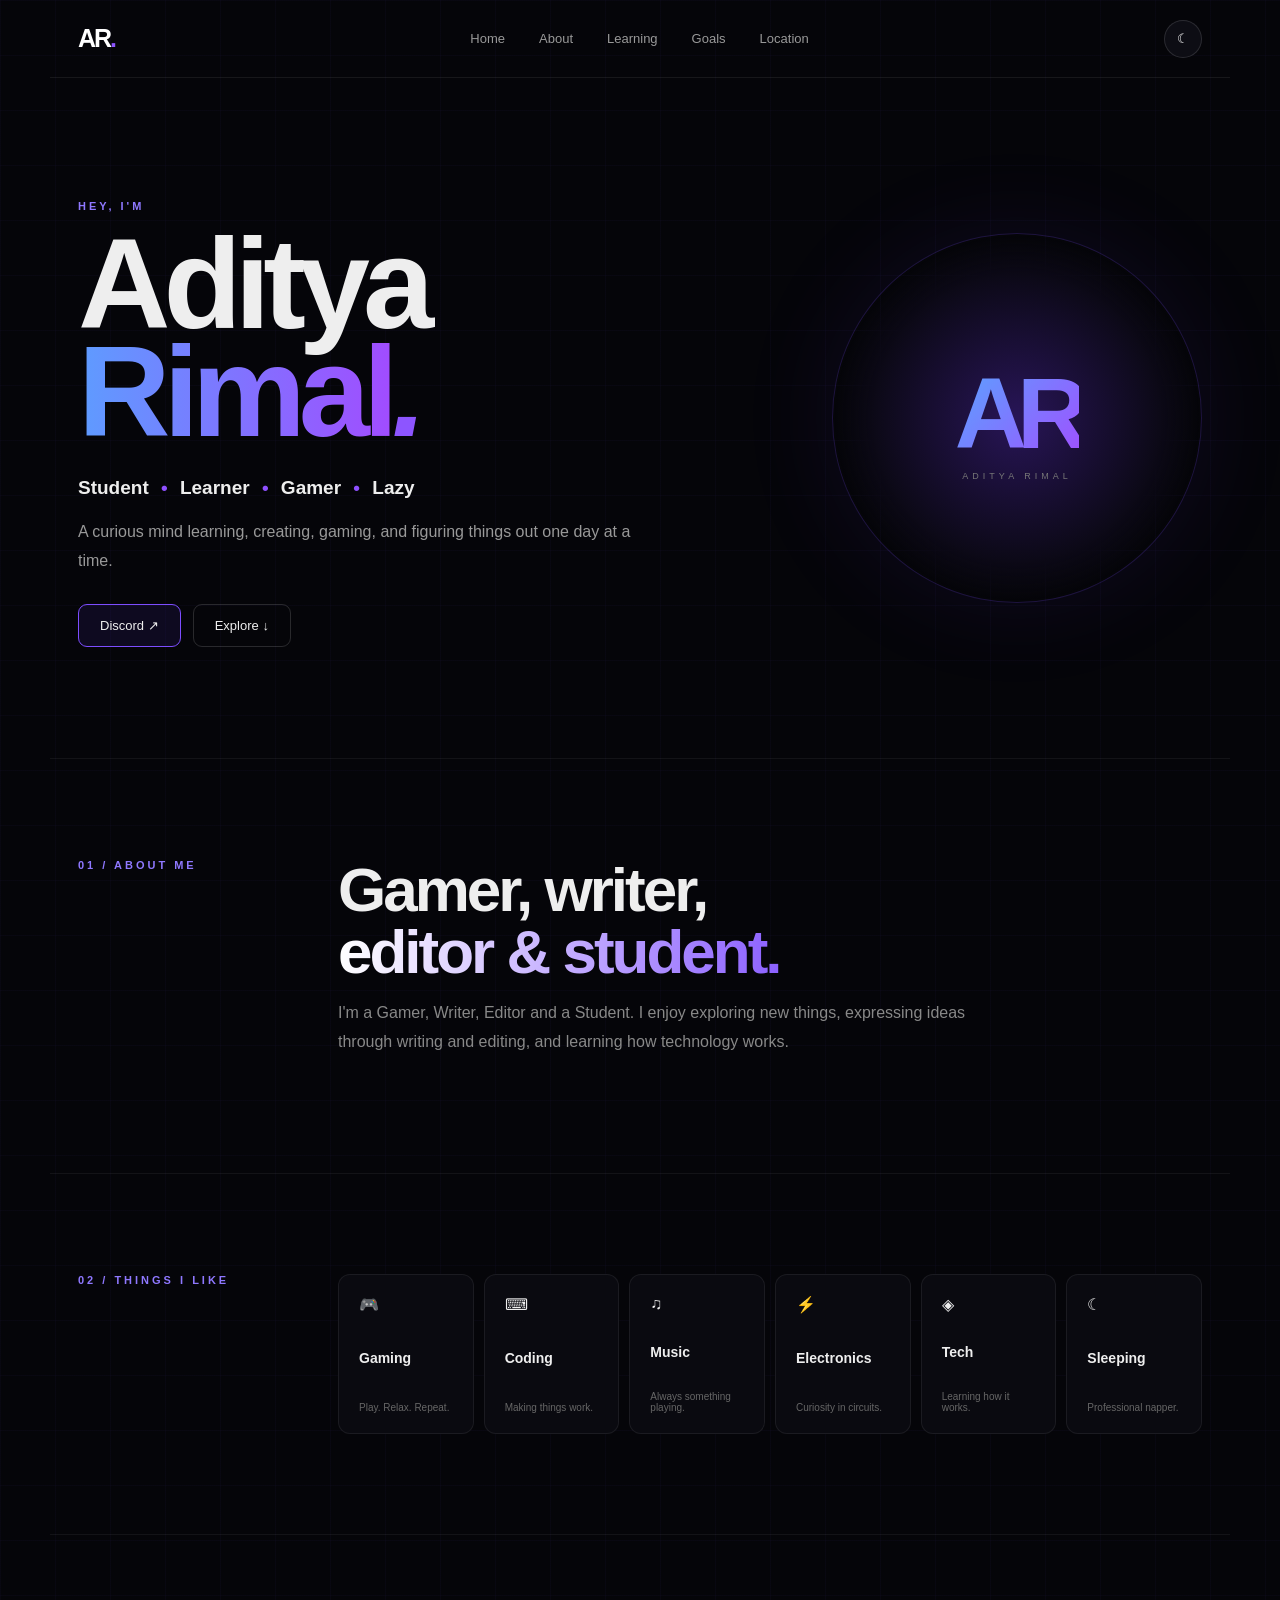
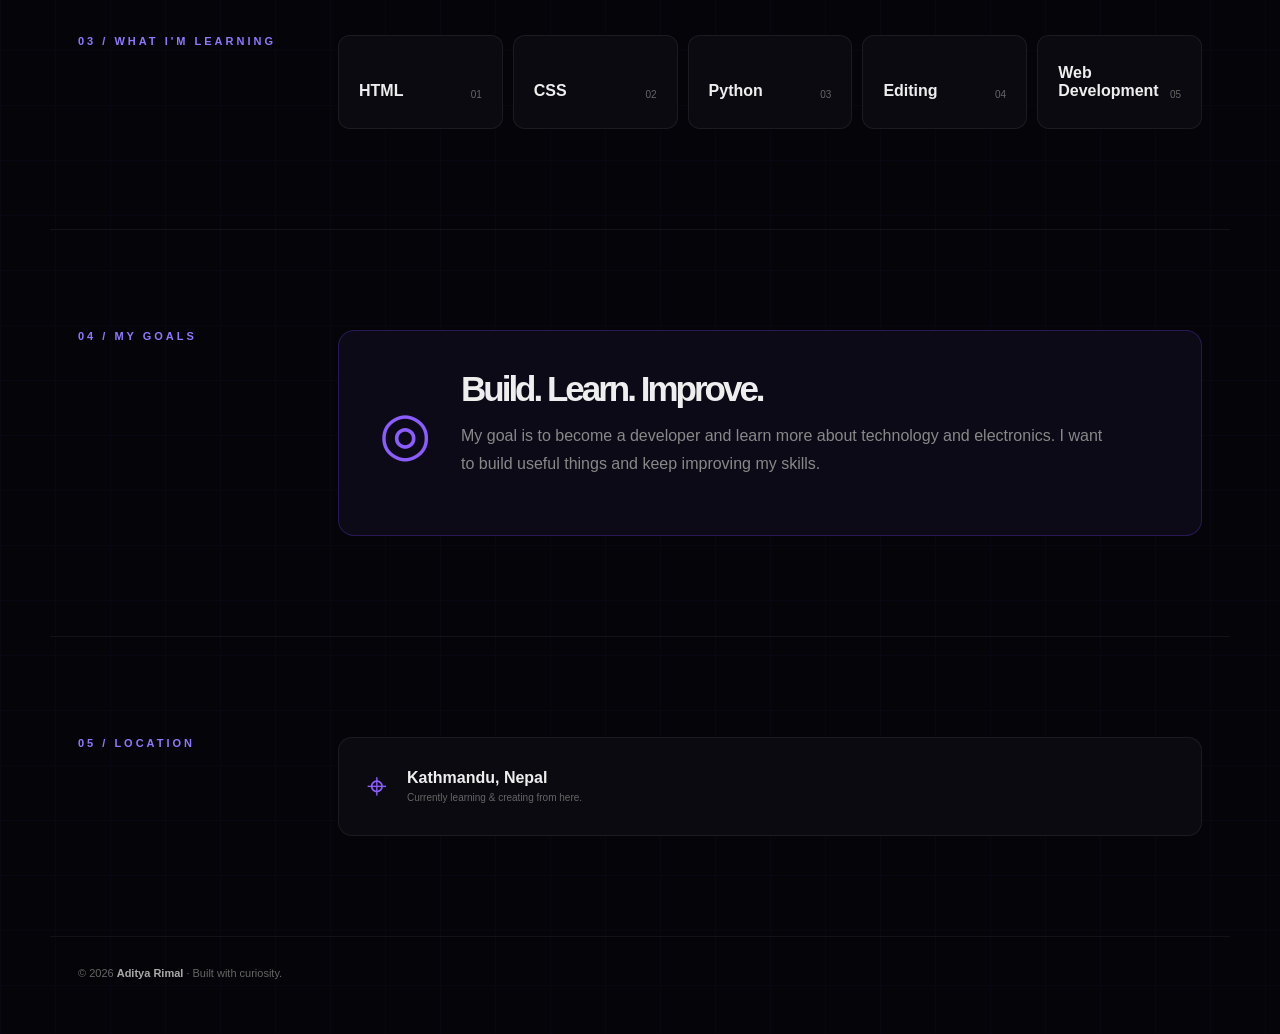
==== aditya-rimal-portfolio/aditya-portfolio/index.html @ 338e5bd5 "Add files via upload" ====
<!doctype html><html lang="en"><head><meta charset="utf-8"><meta name="viewport" content="width=device-width,initial-scale=1"><title>Aditya Rimal — Student • Learner • Gamer</title><link rel="stylesheet" href="style.css"></head><body><nav><a class="logo" href="#home">AR<span>.</span></a><div class="links"><a href="#home">Home</a><a href="#about">About</a><a href="#learning">Learning</a><a href="#goals">Goals</a><a href="#location">Location</a></div><button id="theme">☾</button></nav><main><section id="home" class="hero"><div><p class="kicker">HEY, I'M</p><h1>Aditya<br><b>Rimal</b><i>.</i></h1><p class="tag">Student <span>•</span> Learner <span>•</span> Gamer <span>•</span> Lazy</p><p class="lead">A curious mind learning, creating, gaming, and figuring things out one day at a time.</p><div class="actions"><a class="btn primary" href="https://discord.gg/s4zB5gnCB" target="_blank">Discord ↗</a><a class="btn" href="#about">Explore ↓</a></div></div><div class="orb"><strong>AR</strong><small>ADITYA RIMAL</small></div></section><section id="about" class="section"><div class="label">01 / ABOUT ME</div><div><h2>Gamer, writer,<br><em>editor & student.</em></h2><p>I'm a Gamer, Writer, Editor and a Student. I enjoy exploring new things, expressing ideas through writing and editing, and learning how technology works.</p></div></section><section class="section"><div class="label">02 / THINGS I LIKE</div><div class="tiles"><div>🎮<b>Gaming</b><span>Play. Relax. Repeat.</span></div><div>⌨<b>Coding</b><span>Making things work.</span></div><div>♫<b>Music</b><span>Always something playing.</span></div><div>⚡<b>Electronics</b><span>Curiosity in circuits.</span></div><div>◈<b>Tech</b><span>Learning how it works.</span></div><div>☾<b>Sleeping</b><span>Professional napper.</span></div></div></section><section id="learning" class="section"><div class="label">03 / WHAT I'M LEARNING</div><div class="skills"><div><strong>HTML</strong><span>01</span></div><div><strong>CSS</strong><span>02</span></div><div><strong>Python</strong><span>03</span></div><div><strong>Editing</strong><span>04</span></div><div><strong>Web Development</strong><span>05</span></div></div></section><section id="goals" class="section"><div class="label">04 / MY GOALS</div><div class="goalbox"><div class="target">◎</div><div><h2>Build. Learn. Improve.</h2><p>My goal is to become a developer and learn more about technology and electronics. I want to build useful things and keep improving my skills.</p></div></div></section><section id="location" class="section"><div class="label">05 / LOCATION</div><div class="location"><span>⌖</span><div><b>Kathmandu, Nepal</b><small>Currently learning & creating from here.</small></div></div></section></main><footer>© 2026 <b>Aditya Rimal</b> · Built with curiosity.</footer><script src="script.js"></script></body></html>
---- aditya-rimal-portfolio/aditya-portfolio/style.css ----
*{box-sizing:border-box}html{scroll-behavior:smooth}body{margin:0;background:#050509;color:#eee;font-family:Inter,Arial,sans-serif;overflow-x:hidden;background-image:linear-gradient(#7250ff08 1px,transparent 1px),linear-gradient(90deg,#7250ff08 1px,transparent 1px);background-size:55px 55px}nav{height:78px;max-width:1180px;margin:auto;padding:0 28px;display:flex;align-items:center;justify-content:space-between;border-bottom:1px solid #ffffff12;position:relative;z-index:5}.logo{font-size:25px;font-weight:800;letter-spacing:-2px;color:#fff;text-decoration:none}.logo span,h1 i{color:#8d55ff}.links{display:flex;gap:34px}.links a{color:#999;text-decoration:none;font-size:13px}.links a:hover{color:#fff}button{border:1px solid #ffffff20;background:#0d0d14;color:#fff;border-radius:50%;width:38px;height:38px;cursor:pointer}.hero{min-height:680px;max-width:1180px;margin:auto;padding:80px 28px;display:flex;align-items:center;justify-content:space-between;gap:50px}.kicker,.label{font-size:11px;letter-spacing:3px;color:#8f78ff;font-weight:700}.hero h1{font-size:clamp(70px,10vw,135px);line-height:.84;letter-spacing:-7px;margin:18px 0 32px}.hero h1 b{background:linear-gradient(90deg,#5e9cff,#a14cff);color:transparent;background-clip:text}.tag{font-size:19px;font-weight:600}.tag span{color:#8e50ff;margin:0 7px}.lead{max-width:560px;color:#999;line-height:1.8}.actions{display:flex;gap:12px;margin-top:28px}.btn{display:inline-block;color:#eee;text-decoration:none;border:1px solid #ffffff25;padding:13px 21px;border-radius:9px;font-size:13px;transition:.25s}.btn:hover{transform:translateY(-3px);border-color:#8756ff}.primary{border-color:#7d4dff;background:#6338ff18}.orb{width:370px;height:370px;flex:0 0 370px;border-radius:50%;display:flex;align-items:center;justify-content:center;flex-direction:column;background:radial-gradient(circle,#281557 0,#0c0917 55%,transparent 70%);border:1px solid #794cff38;box-shadow:0 0 100px #713cff18}.orb strong{font-size:100px;letter-spacing:-10px;background:linear-gradient(130deg,#56a8ff,#a34cff);color:transparent;background-clip:text}.orb small{color:#777;letter-spacing:4px;font-size:9px}.section{max-width:1180px;margin:auto;padding:100px 28px;border-top:1px solid #ffffff0e;display:grid;grid-template-columns:210px 1fr;gap:50px}.section h2{font-size:clamp(35px,5vw,62px);line-height:1;letter-spacing:-3px;margin:0}.section em{font-style:normal;background:linear-gradient(90deg,#fff,#8c61ff);color:transparent;background-clip:text}.section p{max-width:650px;color:#888;line-height:1.8}.tiles{display:grid;grid-template-columns:repeat(6,1fr);gap:10px}.tiles div{min-height:160px;border:1px solid #ffffff12;background:#0a0a10;padding:20px;display:flex;flex-direction:column;justify-content:space-between;border-radius:12px;transition:.25s}.tiles div:hover,.skills div:hover{transform:translateY(-5px);border-color:#8050ff66}.tiles b{font-size:14px}.tiles span,.skills span,.location small{font-size:10px;color:#666}.skills{display:grid;grid-template-columns:repeat(5,1fr);gap:10px}.skills div{padding:28px 20px;border:1px solid #ffffff12;border-radius:12px;background:#0a0a10;display:flex;justify-content:space-between;align-items:end;transition:.25s}.goalbox{border:1px solid #7146ff44;background:#0d0a17;padding:40px;border-radius:16px;display:flex;gap:30px;align-items:center}.target{font-size:60px;color:#8b5cff}.goalbox h2{margin:0;font-size:35px}.location{border:1px solid #ffffff12;background:#0a0a10;border-radius:14px;padding:28px;display:flex;gap:20px;align-items:center}.location>span{font-size:35px;color:#8d5cff}.location b{display:block}footer{max-width:1180px;margin:auto;padding:30px 28px 55px;border-top:1px solid #ffffff0e;color:#666;font-size:11px}footer b{color:#aaa}@media(max-width:850px){.links{display:none}.hero{min-height:auto;flex-direction:column;align-items:flex-start;padding-top:55px}.orb{align-self:center;width:260px;height:260px;flex-basis:260px}.orb strong{font-size:70px}.section{grid-template-columns:1fr;gap:25px;padding:75px 28px}.tiles{grid-template-columns:repeat(2,1fr)}.skills{grid-template-columns:repeat(2,1fr)}.hero h1{letter-spacing:-4px}.goalbox{padding:25px;flex-direction:column;align-items:flex-start}}@media(max-width:430px){.hero h1{font-size:67px}.tag{font-size:15px}.tag span{margin:0 3px}.skills{grid-template-columns:1fr}}
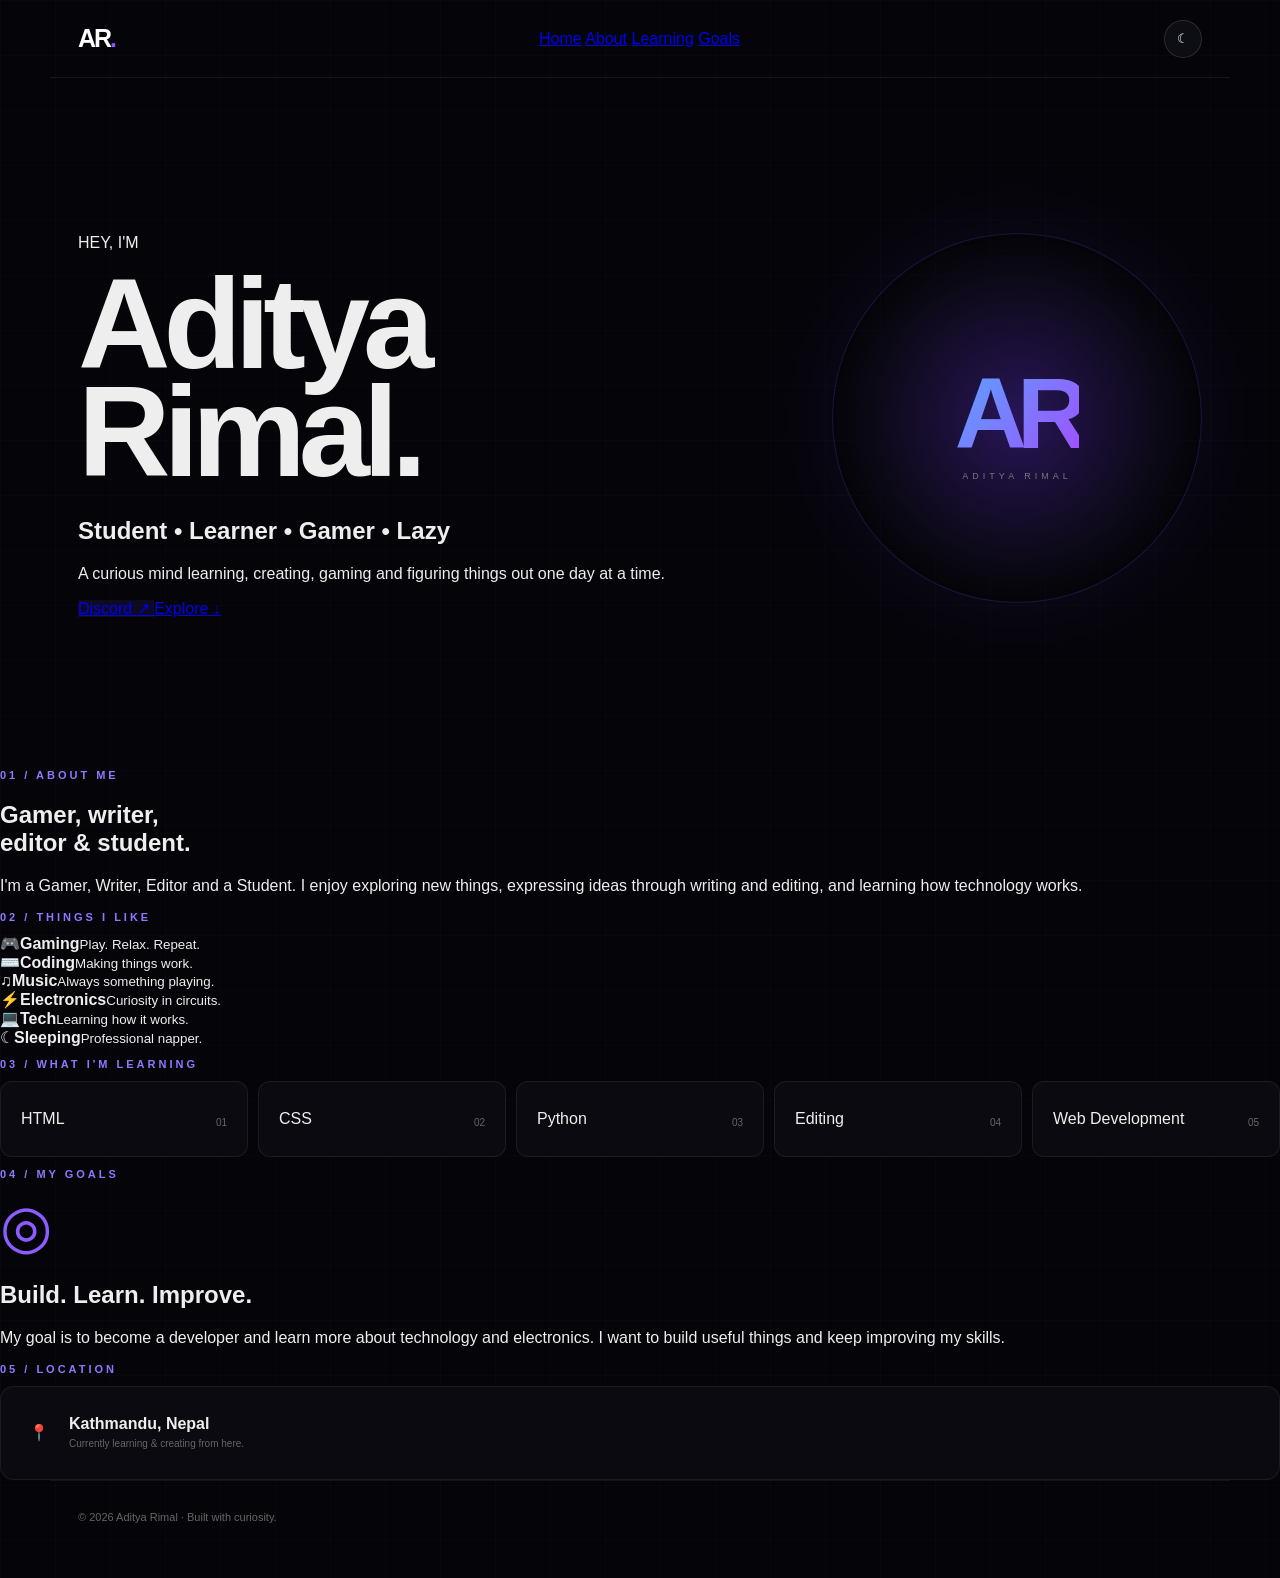
==== commit 52c7ce9a: "Update index.html" ====
--- a/aditya-rimal-portfolio/aditya-portfolio/index.html
+++ b/aditya-rimal-portfolio/aditya-portfolio/index.html
@@ -1 +1,128 @@
-<!doctype html><html lang="en"><head><meta charset="utf-8"><meta name="viewport" content="width=device-width,initial-scale=1"><title>Aditya Rimal — Student • Learner • Gamer</title><link rel="stylesheet" href="style.css"></head><body><nav><a class="logo" href="#home">AR<span>.</span></a><div class="links"><a href="#home">Home</a><a href="#about">About</a><a href="#learning">Learning</a><a href="#goals">Goals</a><a href="#location">Location</a></div><button id="theme">☾</button></nav><main><section id="home" class="hero"><div><p class="kicker">HEY, I'M</p><h1>Aditya<br><b>Rimal</b><i>.</i></h1><p class="tag">Student <span>•</span> Learner <span>•</span> Gamer <span>•</span> Lazy</p><p class="lead">A curious mind learning, creating, gaming, and figuring things out one day at a time.</p><div class="actions"><a class="btn primary" href="https://discord.gg/s4zB5gnCB" target="_blank">Discord ↗</a><a class="btn" href="#about">Explore ↓</a></div></div><div class="orb"><strong>AR</strong><small>ADITYA RIMAL</small></div></section><section id="about" class="section"><div class="label">01 / ABOUT ME</div><div><h2>Gamer, writer,<br><em>editor & student.</em></h2><p>I'm a Gamer, Writer, Editor and a Student. I enjoy exploring new things, expressing ideas through writing and editing, and learning how technology works.</p></div></section><section class="section"><div class="label">02 / THINGS I LIKE</div><div class="tiles"><div>🎮<b>Gaming</b><span>Play. Relax. Repeat.</span></div><div>⌨<b>Coding</b><span>Making things work.</span></div><div>♫<b>Music</b><span>Always something playing.</span></div><div>⚡<b>Electronics</b><span>Curiosity in circuits.</span></div><div>◈<b>Tech</b><span>Learning how it works.</span></div><div>☾<b>Sleeping</b><span>Professional napper.</span></div></div></section><section id="learning" class="section"><div class="label">03 / WHAT I'M LEARNING</div><div class="skills"><div><strong>HTML</strong><span>01</span></div><div><strong>CSS</strong><span>02</span></div><div><strong>Python</strong><span>03</span></div><div><strong>Editing</strong><span>04</span></div><div><strong>Web Development</strong><span>05</span></div></div></section><section id="goals" class="section"><div class="label">04 / MY GOALS</div><div class="goalbox"><div class="target">◎</div><div><h2>Build. Learn. Improve.</h2><p>My goal is to become a developer and learn more about technology and electronics. I want to build useful things and keep improving my skills.</p></div></div></section><section id="location" class="section"><div class="label">05 / LOCATION</div><div class="location"><span>⌖</span><div><b>Kathmandu, Nepal</b><small>Currently learning & creating from here.</small></div></div></section></main><footer>© 2026 <b>Aditya Rimal</b> · Built with curiosity.</footer><script src="script.js"></script></body></html>
+<!DOCTYPE html>
+<html lang="en">
+<head>
+  <meta charset="UTF-8">
+  <meta name="viewport" content="width=device-width, initial-scale=1.0">
+  <title>Aditya Rimal</title>
+  <link rel="stylesheet" href="style.css">
+</head>
+
+<body>
+
+<nav>
+  <a href="#home" class="logo">AR<span>.</span></a>
+
+  <div class="nav-links">
+    <a href="#home">Home</a>
+    <a href="#about">About</a>
+    <a href="#learning">Learning</a>
+    <a href="#goals">Goals</a>
+  </div>
+
+  <button id="theme">☾</button>
+</nav>
+
+<section id="home" class="hero">
+  <div>
+    <p class="small">HEY, I'M</p>
+
+    <h1>Aditya<br><span>Rimal</span>.</h1>
+
+    <h2>Student • Learner • Gamer • Lazy</h2>
+
+    <p class="intro">
+      A curious mind learning, creating, gaming and figuring things
+      out one day at a time.
+    </p>
+
+    <div class="buttons">
+      <a href="https://discord.gg/s4zB5gnCB" target="_blank" class="primary">
+        Discord ↗
+      </a>
+
+      <a href="#about">Explore ↓</a>
+    </div>
+  </div>
+
+  <div class="orb">
+    <strong>AR</strong>
+    <small>ADITYA RIMAL</small>
+  </div>
+</section>
+
+<section id="about">
+  <p class="label">01 / ABOUT ME</p>
+
+  <div>
+    <h2>Gamer, writer,<br><span>editor & student.</span></h2>
+
+    <p>
+      I'm a Gamer, Writer, Editor and a Student. I enjoy exploring
+      new things, expressing ideas through writing and editing,
+      and learning how technology works.
+    </p>
+  </div>
+</section>
+
+<section>
+  <p class="label">02 / THINGS I LIKE</p>
+
+  <div class="cards">
+    <div>🎮<b>Gaming</b><small>Play. Relax. Repeat.</small></div>
+    <div>⌨️<b>Coding</b><small>Making things work.</small></div>
+    <div>♫<b>Music</b><small>Always something playing.</small></div>
+    <div>⚡<b>Electronics</b><small>Curiosity in circuits.</small></div>
+    <div>💻<b>Tech</b><small>Learning how it works.</small></div>
+    <div>☾<b>Sleeping</b><small>Professional napper.</small></div>
+  </div>
+</section>
+
+<section id="learning">
+  <p class="label">03 / WHAT I'M LEARNING</p>
+
+  <div class="skills">
+    <div>HTML <span>01</span></div>
+    <div>CSS <span>02</span></div>
+    <div>Python <span>03</span></div>
+    <div>Editing <span>04</span></div>
+    <div>Web Development <span>05</span></div>
+  </div>
+</section>
+
+<section id="goals">
+  <p class="label">04 / MY GOALS</p>
+
+  <div class="goal">
+    <div class="target">◎</div>
+
+    <div>
+      <h2>Build. Learn. Improve.</h2>
+
+      <p>
+        My goal is to become a developer and learn more about
+        technology and electronics. I want to build useful things
+        and keep improving my skills.
+      </p>
+    </div>
+  </div>
+</section>
+
+<section>
+  <p class="label">05 / LOCATION</p>
+
+  <div class="location">
+    📍
+    <div>
+      <b>Kathmandu, Nepal</b>
+      <small>Currently learning & creating from here.</small>
+    </div>
+  </div>
+</section>
+
+<footer>
+  © 2026 Aditya Rimal · Built with curiosity.
+</footer>
+
+<script src="script.js"></script>
+</body>
+</html>
